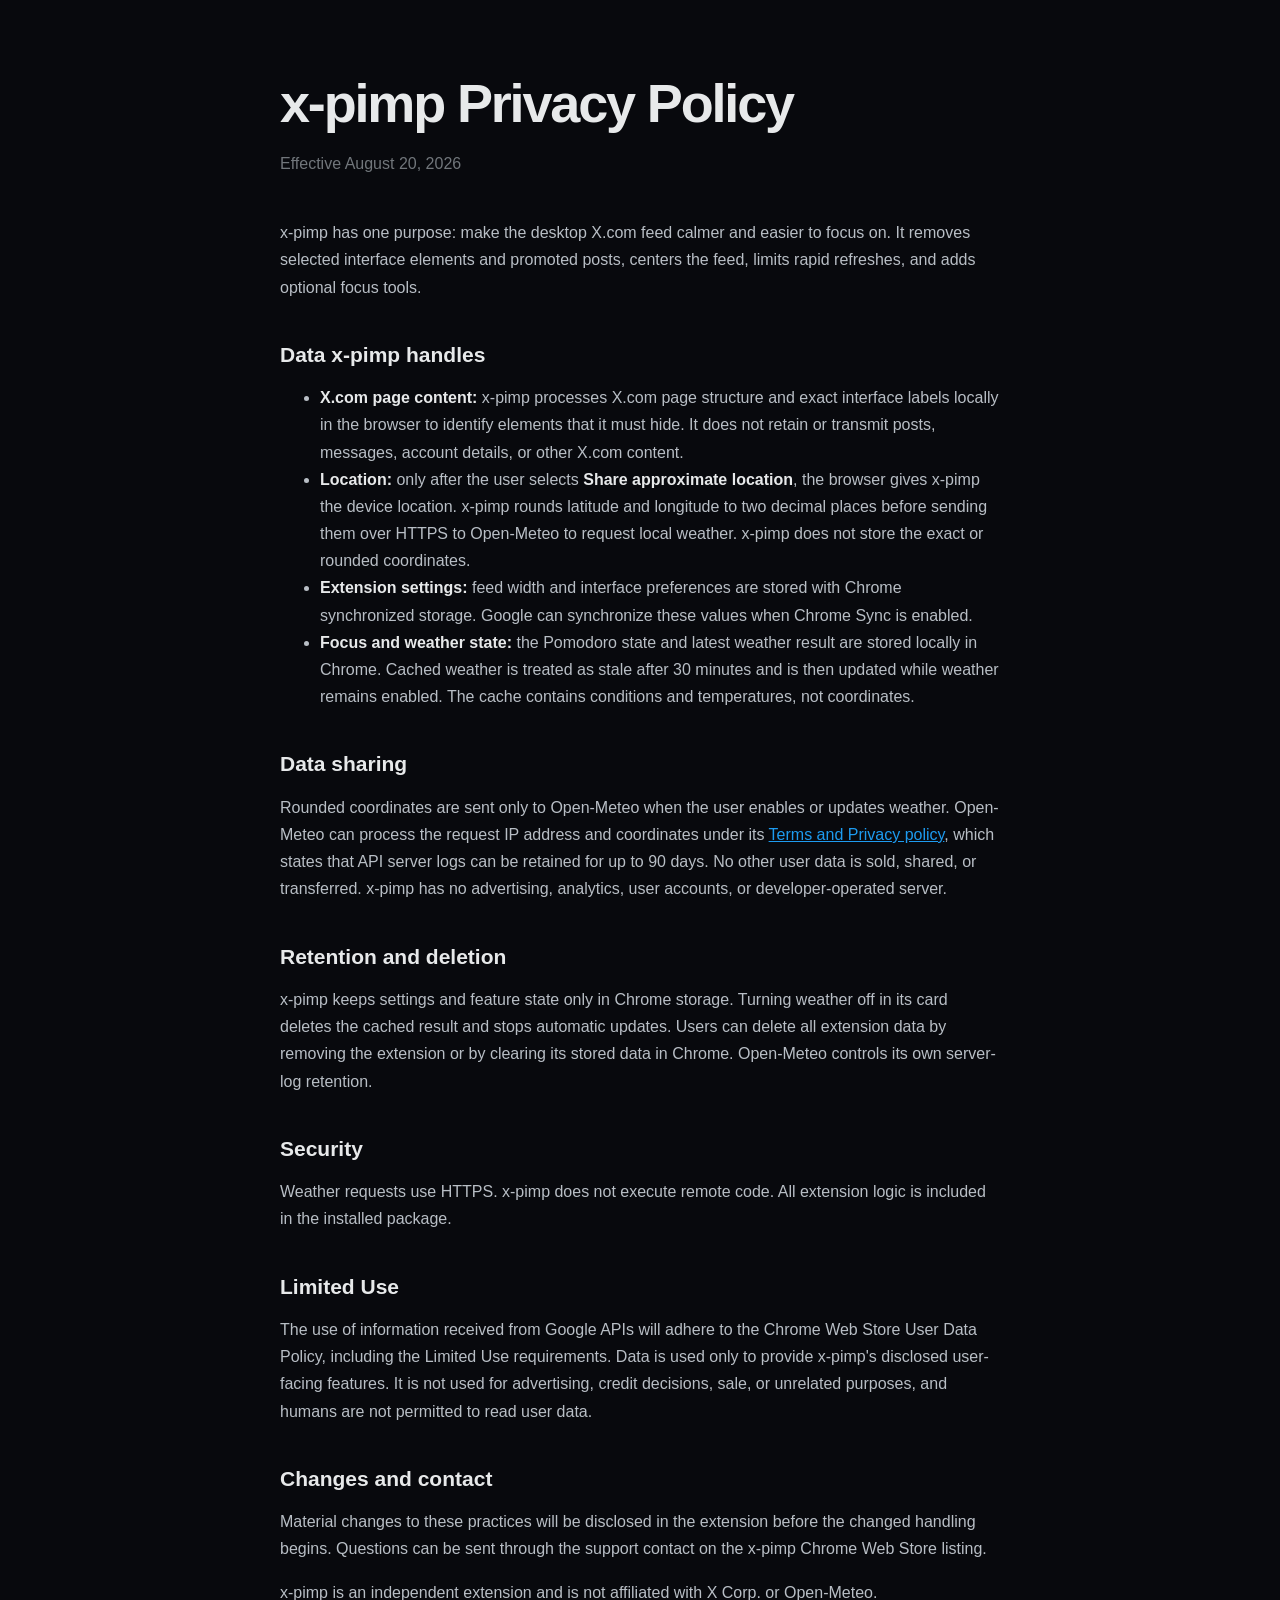
==== docs/index.html @ 5fa24175 "Initial open-source release" ====
<!doctype html>
<html lang="en">
  <head>
    <meta charset="utf-8">
    <meta name="viewport" content="width=device-width, initial-scale=1">
    <meta name="description" content="Privacy policy for the x-pimp Chrome extension.">
    <title>x-pimp Privacy Policy</title>
    <style>
      :root {
        color-scheme: dark;
        font-family: ui-sans-serif, -apple-system, BlinkMacSystemFont, "Segoe UI", sans-serif;
        background: #08090d;
        color: #e7e9ea;
      }

      body {
        margin: 0;
      }

      main {
        width: min(720px, calc(100% - 40px));
        margin: 0 auto;
        padding: 72px 0 96px;
      }

      h1 {
        margin: 0 0 8px;
        font-size: clamp(34px, 6vw, 54px);
        letter-spacing: -0.04em;
      }

      h2 {
        margin-top: 42px;
        font-size: 21px;
      }

      p,
      li {
        color: #b8bec5;
        font-size: 16px;
        line-height: 1.7;
      }

      .date {
        margin-bottom: 42px;
        color: #71767b;
      }

      a {
        color: #1d9bf0;
      }

      strong {
        color: #e7e9ea;
      }
    </style>
  </head>
  <body>
    <main>
      <h1>x-pimp Privacy Policy</h1>
      <p class="date">Effective August 20, 2026</p>

      <p>x-pimp has one purpose: make the desktop X.com feed calmer and easier to focus on. It removes selected interface elements and promoted posts, centers the feed, limits rapid refreshes, and adds optional focus tools.</p>

      <h2>Data x-pimp handles</h2>
      <ul>
        <li><strong>X.com page content:</strong> x-pimp processes X.com page structure and exact interface labels locally in the browser to identify elements that it must hide. It does not retain or transmit posts, messages, account details, or other X.com content.</li>
        <li><strong>Location:</strong> only after the user selects <strong>Share approximate location</strong>, the browser gives x-pimp the device location. x-pimp rounds latitude and longitude to two decimal places before sending them over HTTPS to Open-Meteo to request local weather. x-pimp does not store the exact or rounded coordinates.</li>
        <li><strong>Extension settings:</strong> feed width and interface preferences are stored with Chrome synchronized storage. Google can synchronize these values when Chrome Sync is enabled.</li>
        <li><strong>Focus and weather state:</strong> the Pomodoro state and latest weather result are stored locally in Chrome. Cached weather is treated as stale after 30 minutes and is then updated while weather remains enabled. The cache contains conditions and temperatures, not coordinates.</li>
      </ul>

      <h2>Data sharing</h2>
      <p>Rounded coordinates are sent only to Open-Meteo when the user enables or updates weather. Open-Meteo can process the request IP address and coordinates under its <a href="https://open-meteo.com/en/terms">Terms and Privacy policy</a>, which states that API server logs can be retained for up to 90 days. No other user data is sold, shared, or transferred. x-pimp has no advertising, analytics, user accounts, or developer-operated server.</p>

      <h2>Retention and deletion</h2>
      <p>x-pimp keeps settings and feature state only in Chrome storage. Turning weather off in its card deletes the cached result and stops automatic updates. Users can delete all extension data by removing the extension or by clearing its stored data in Chrome. Open-Meteo controls its own server-log retention.</p>

      <h2>Security</h2>
      <p>Weather requests use HTTPS. x-pimp does not execute remote code. All extension logic is included in the installed package.</p>

      <h2>Limited Use</h2>
      <p>The use of information received from Google APIs will adhere to the Chrome Web Store User Data Policy, including the Limited Use requirements. Data is used only to provide x-pimp's disclosed user-facing features. It is not used for advertising, credit decisions, sale, or unrelated purposes, and humans are not permitted to read user data.</p>

      <h2>Changes and contact</h2>
      <p>Material changes to these practices will be disclosed in the extension before the changed handling begins. Questions can be sent through the support contact on the x-pimp Chrome Web Store listing.</p>

      <p>x-pimp is an independent extension and is not affiliated with X Corp. or Open-Meteo.</p>
    </main>
  </body>
</html>
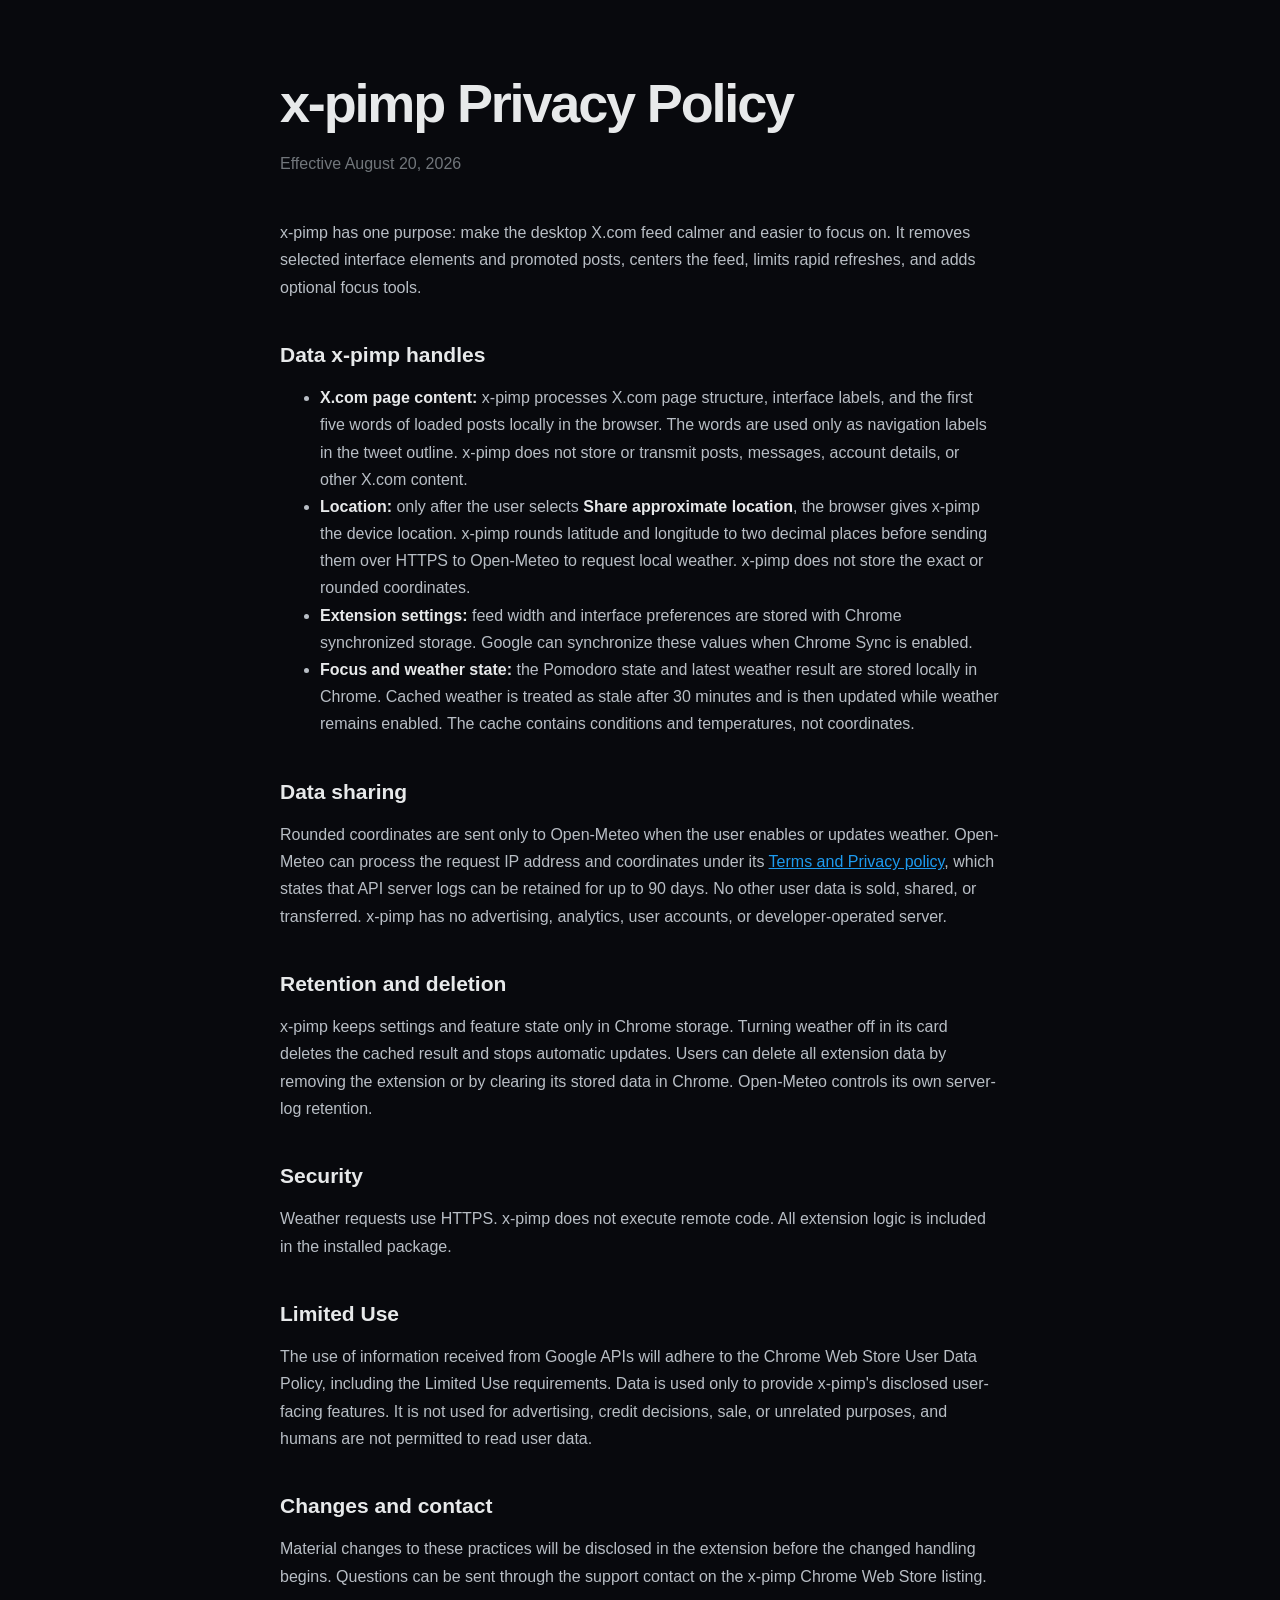
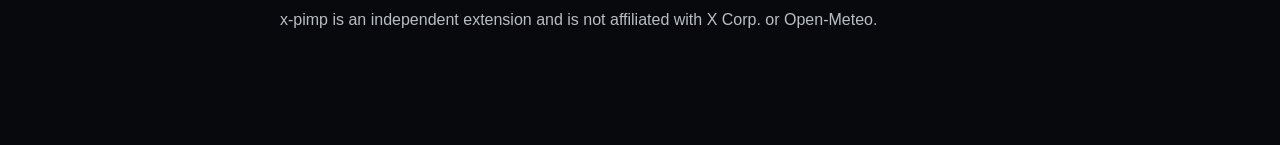
==== commit e03ab63e: "Label tweet outline anchors" ====
--- a/docs/index.html
+++ b/docs/index.html
@@ -64,7 +64,7 @@
 
       <h2>Data x-pimp handles</h2>
       <ul>
-        <li><strong>X.com page content:</strong> x-pimp processes X.com page structure and exact interface labels locally in the browser to identify elements that it must hide. It does not retain or transmit posts, messages, account details, or other X.com content.</li>
+        <li><strong>X.com page content:</strong> x-pimp processes X.com page structure, interface labels, and the first five words of loaded posts locally in the browser. The words are used only as navigation labels in the tweet outline. x-pimp does not store or transmit posts, messages, account details, or other X.com content.</li>
         <li><strong>Location:</strong> only after the user selects <strong>Share approximate location</strong>, the browser gives x-pimp the device location. x-pimp rounds latitude and longitude to two decimal places before sending them over HTTPS to Open-Meteo to request local weather. x-pimp does not store the exact or rounded coordinates.</li>
         <li><strong>Extension settings:</strong> feed width and interface preferences are stored with Chrome synchronized storage. Google can synchronize these values when Chrome Sync is enabled.</li>
         <li><strong>Focus and weather state:</strong> the Pomodoro state and latest weather result are stored locally in Chrome. Cached weather is treated as stale after 30 minutes and is then updated while weather remains enabled. The cache contains conditions and temperatures, not coordinates.</li>
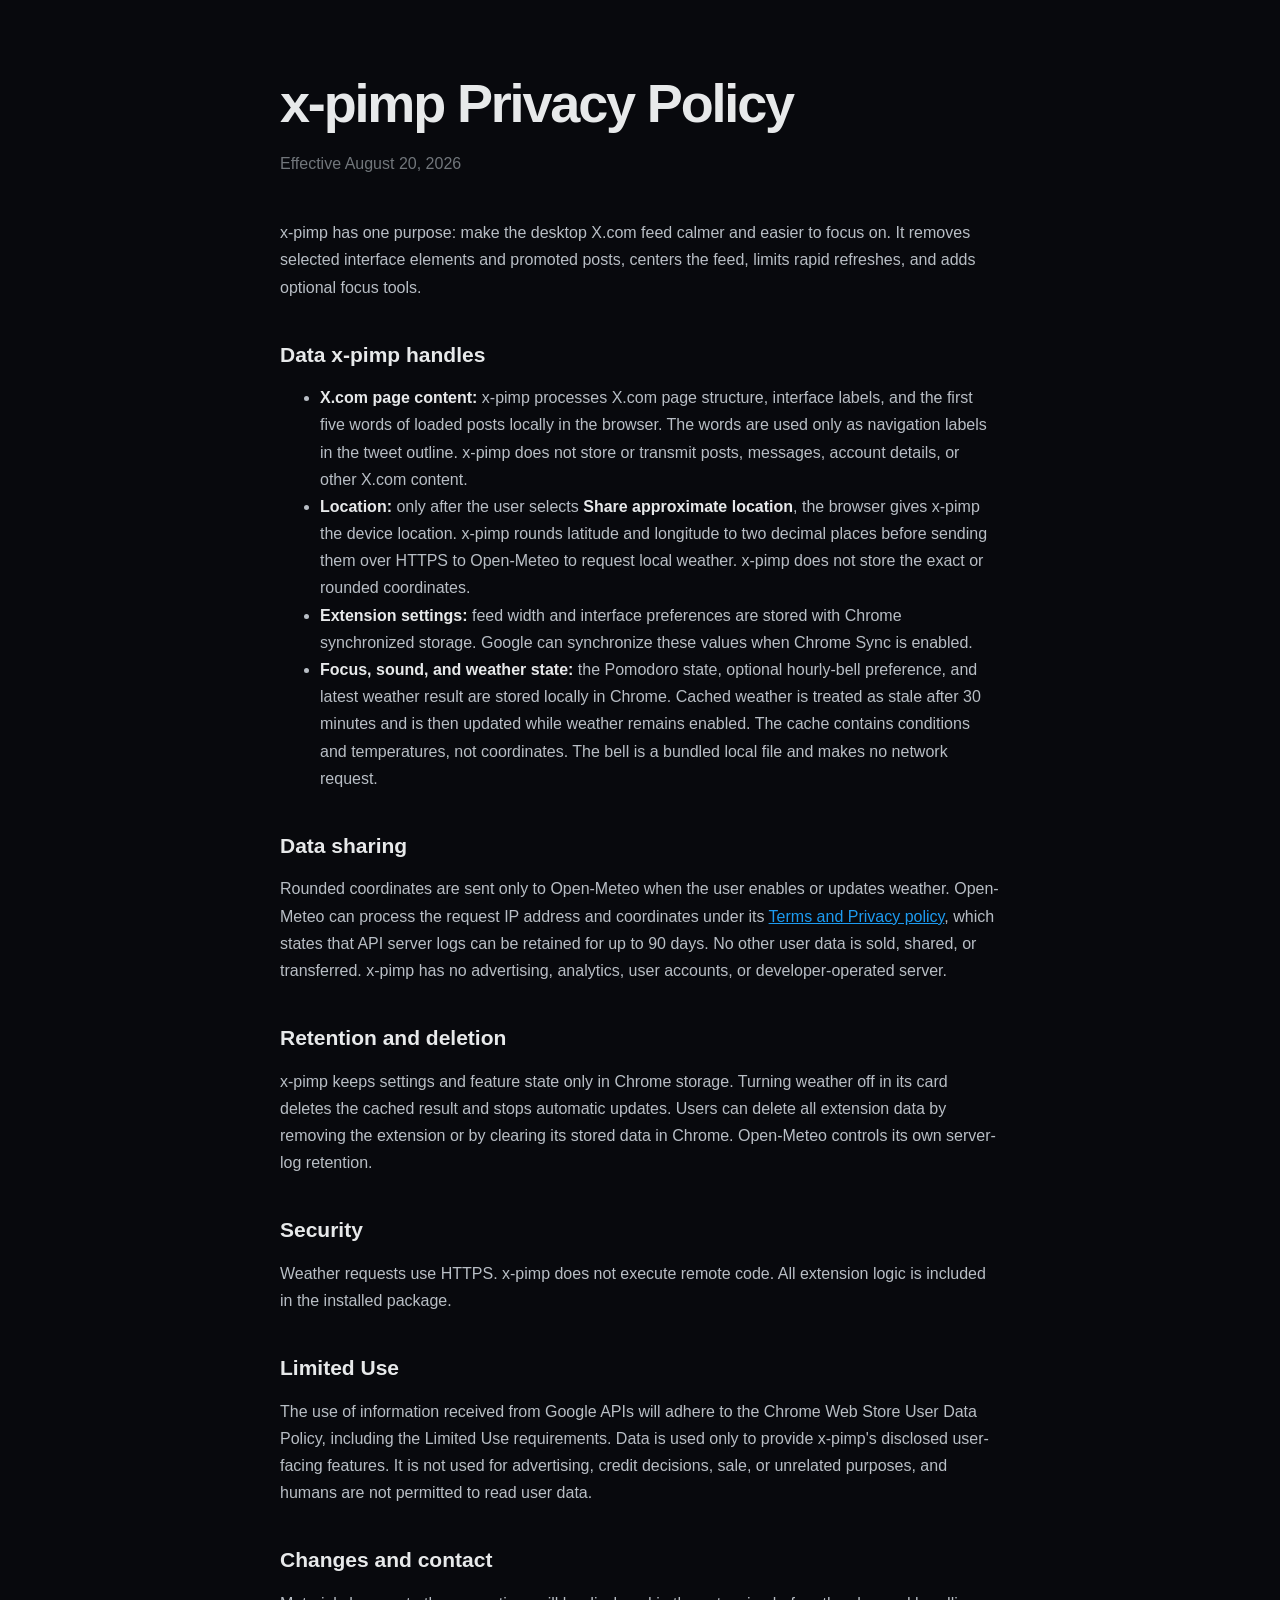
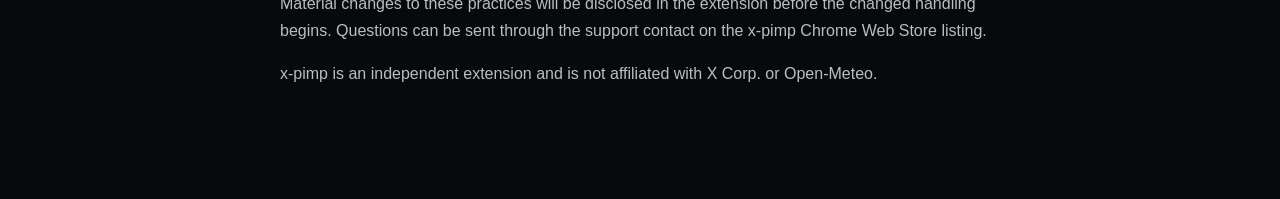
==== commit 1b5b74f8: "Add opt-in hourly singing bowl" ====
--- a/docs/index.html
+++ b/docs/index.html
@@ -67,7 +67,7 @@
         <li><strong>X.com page content:</strong> x-pimp processes X.com page structure, interface labels, and the first five words of loaded posts locally in the browser. The words are used only as navigation labels in the tweet outline. x-pimp does not store or transmit posts, messages, account details, or other X.com content.</li>
         <li><strong>Location:</strong> only after the user selects <strong>Share approximate location</strong>, the browser gives x-pimp the device location. x-pimp rounds latitude and longitude to two decimal places before sending them over HTTPS to Open-Meteo to request local weather. x-pimp does not store the exact or rounded coordinates.</li>
         <li><strong>Extension settings:</strong> feed width and interface preferences are stored with Chrome synchronized storage. Google can synchronize these values when Chrome Sync is enabled.</li>
-        <li><strong>Focus and weather state:</strong> the Pomodoro state and latest weather result are stored locally in Chrome. Cached weather is treated as stale after 30 minutes and is then updated while weather remains enabled. The cache contains conditions and temperatures, not coordinates.</li>
+        <li><strong>Focus, sound, and weather state:</strong> the Pomodoro state, optional hourly-bell preference, and latest weather result are stored locally in Chrome. Cached weather is treated as stale after 30 minutes and is then updated while weather remains enabled. The cache contains conditions and temperatures, not coordinates. The bell is a bundled local file and makes no network request.</li>
       </ul>
 
       <h2>Data sharing</h2>
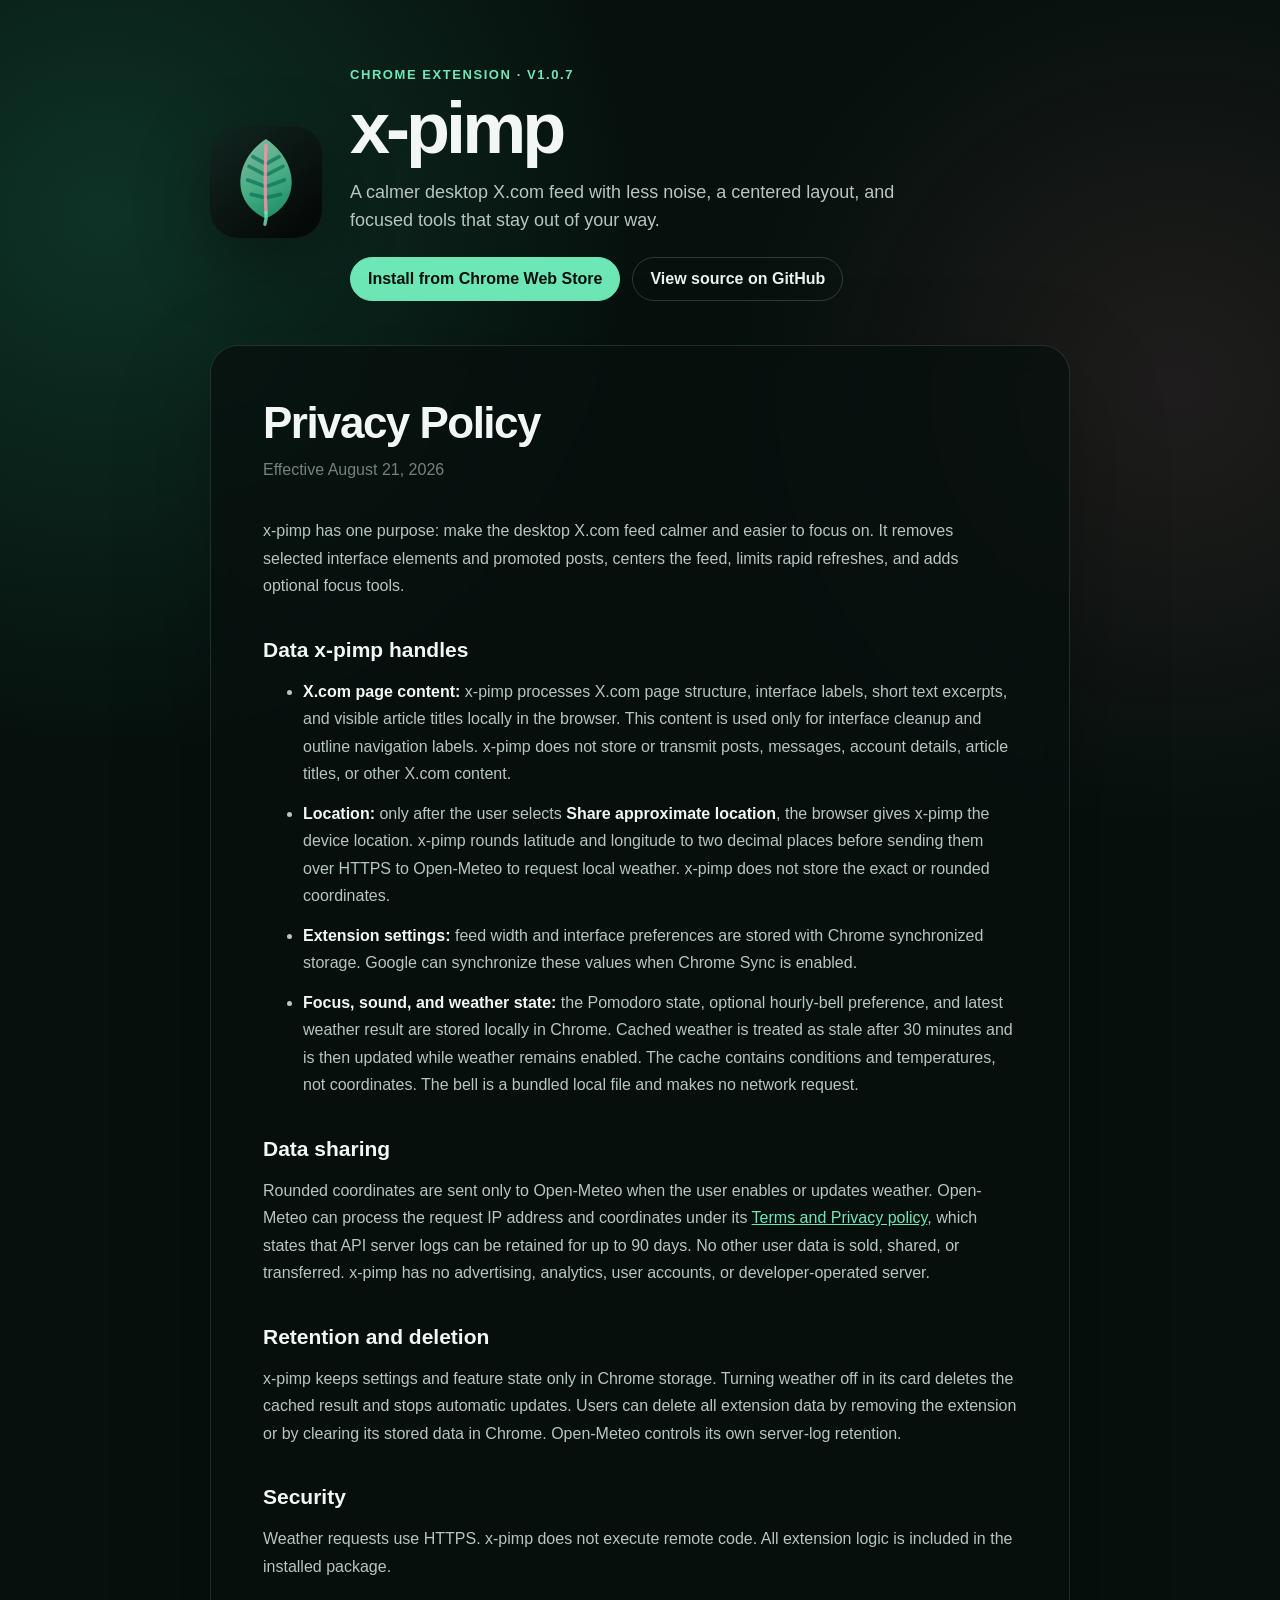
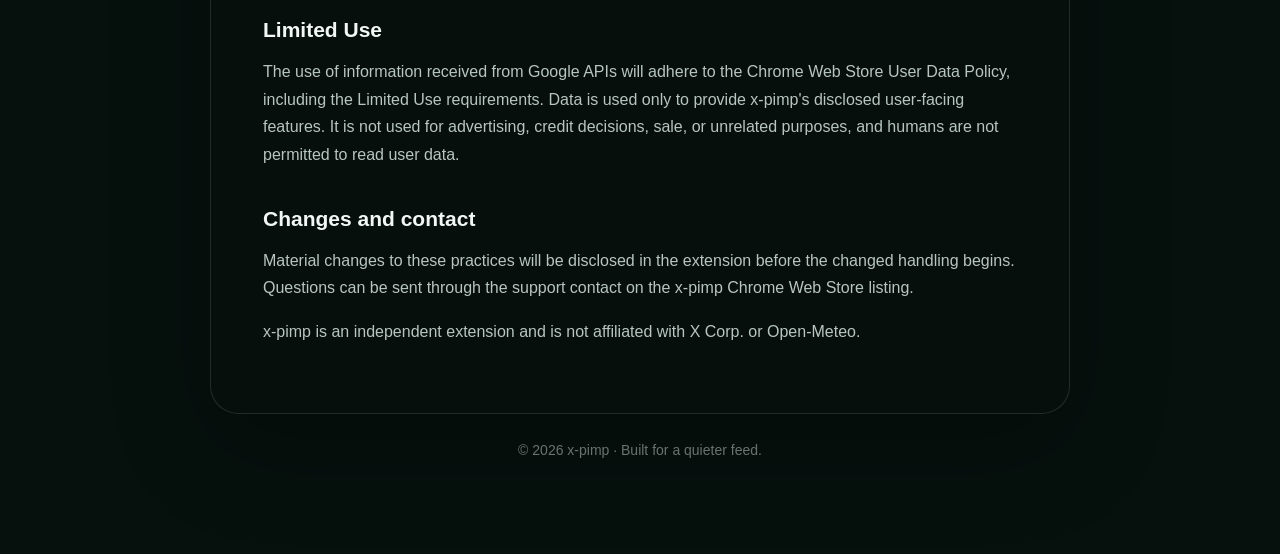
==== commit 204ab99e: "Update x-pimp website for 1.0.7" ====
--- a/docs/index.html
+++ b/docs/index.html
@@ -3,89 +3,243 @@
   <head>
     <meta charset="utf-8">
     <meta name="viewport" content="width=device-width, initial-scale=1">
-    <meta name="description" content="Privacy policy for the x-pimp Chrome extension.">
-    <title>x-pimp Privacy Policy</title>
+    <meta name="description" content="Install x-pimp for a calmer X.com feed and read its privacy policy.">
+    <meta property="og:title" content="x-pimp — A calmer X.com feed">
+    <meta property="og:description" content="Reduce noise, keep focus tools close, and control your desktop X.com feed.">
+    <meta property="og:type" content="website">
+    <meta property="og:url" content="https://toufik-airane.github.io/x-pimp/">
+    <link rel="icon" href="icon.svg" type="image/svg+xml">
+    <title>x-pimp — A calmer X.com feed</title>
     <style>
       :root {
         color-scheme: dark;
         font-family: ui-sans-serif, -apple-system, BlinkMacSystemFont, "Segoe UI", sans-serif;
-        background: #08090d;
-        color: #e7e9ea;
+        background: #06100d;
+        color: #f2f7f5;
+      }
+
+      * {
+        box-sizing: border-box;
       }
 
       body {
         margin: 0;
+        background:
+          radial-gradient(circle at 8% 10%, rgb(52 211 153 / 18%), transparent 34rem),
+          radial-gradient(circle at 92% 18%, rgb(255 143 163 / 10%), transparent 28rem),
+          #06100d;
       }
 
       main {
-        width: min(720px, calc(100% - 40px));
+        width: min(860px, calc(100% - 40px));
         margin: 0 auto;
-        padding: 72px 0 96px;
+        padding: 64px 0 96px;
+      }
+
+      .hero {
+        display: flex;
+        align-items: center;
+        gap: 28px;
+        margin-bottom: 44px;
+      }
+
+      .brand-mark {
+        width: 112px;
+        height: 112px;
+        border-radius: 28px;
+        box-shadow: 0 24px 70px rgb(0 0 0 / 34%);
+      }
+
+      .eyebrow {
+        margin: 0 0 8px;
+        color: #6ee7b7;
+        font-size: 13px;
+        font-weight: 750;
+        letter-spacing: 0.12em;
+        text-transform: uppercase;
       }
 
       h1 {
+        margin: 0;
+        font-size: clamp(42px, 8vw, 72px);
+        letter-spacing: -0.055em;
+        line-height: 0.95;
+      }
+
+      .tagline {
+        max-width: 570px;
+        margin: 16px 0 22px;
+        color: #b8c5c0;
+        font-size: 18px;
+        line-height: 1.55;
+      }
+
+      .actions {
+        display: flex;
+        flex-wrap: wrap;
+        gap: 12px;
+      }
+
+      .button {
+        display: inline-flex;
+        min-height: 44px;
+        align-items: center;
+        justify-content: center;
+        padding: 10px 17px;
+        border: 1px solid rgb(209 250 229 / 18%);
+        border-radius: 999px;
+        color: #e8f3ef;
+        font-weight: 700;
+        text-decoration: none;
+        transition: border-color 160ms ease, background 160ms ease, transform 160ms ease;
+      }
+
+      .button.primary {
+        border-color: #6ee7b7;
+        background: #6ee7b7;
+        color: #06100d;
+      }
+
+      .button:hover {
+        border-color: #a7f3d0;
+        background: rgb(167 243 208 / 10%);
+        transform: translateY(-1px);
+      }
+
+      .button.primary:hover {
+        background: #a7f3d0;
+      }
+
+      .button:focus-visible,
+      a:focus-visible {
+        outline: 3px solid #ff8fa3;
+        outline-offset: 3px;
+      }
+
+      .policy {
+        padding: clamp(26px, 6vw, 52px);
+        border: 1px solid rgb(209 250 229 / 13%);
+        border-radius: 28px;
+        background: rgb(7 16 13 / 78%);
+        box-shadow: 0 32px 100px rgb(0 0 0 / 24%);
+        backdrop-filter: blur(14px);
+      }
+
+      .policy h2 {
         margin: 0 0 8px;
-        font-size: clamp(34px, 6vw, 54px);
-        letter-spacing: -0.04em;
-      }
-
-      h2 {
-        margin-top: 42px;
+        font-size: clamp(30px, 5vw, 44px);
+        letter-spacing: -0.035em;
+      }
+
+      .policy h3 {
+        margin: 38px 0 8px;
+        color: #f2f7f5;
         font-size: 21px;
       }
 
       p,
       li {
-        color: #b8bec5;
+        color: #b8c5c0;
         font-size: 16px;
-        line-height: 1.7;
+        line-height: 1.72;
+      }
+
+      li + li {
+        margin-top: 12px;
       }
 
       .date {
-        margin-bottom: 42px;
-        color: #71767b;
+        margin: 0 0 34px;
+        color: #75827d;
       }
 
       a {
-        color: #1d9bf0;
+        color: #6ee7b7;
       }
 
       strong {
-        color: #e7e9ea;
+        color: #f2f7f5;
+      }
+
+      footer {
+        padding-top: 28px;
+        color: #75827d;
+        font-size: 14px;
+        text-align: center;
+      }
+
+      @media (max-width: 620px) {
+        main {
+          padding-top: 40px;
+        }
+
+        .hero {
+          align-items: flex-start;
+          flex-direction: column;
+        }
+
+        .brand-mark {
+          width: 88px;
+          height: 88px;
+          border-radius: 22px;
+        }
+      }
+
+      @media (prefers-reduced-motion: reduce) {
+        .button {
+          transition: none;
+        }
       }
     </style>
   </head>
   <body>
     <main>
-      <h1>x-pimp Privacy Policy</h1>
-      <p class="date">Effective August 20, 2026</p>
-
-      <p>x-pimp has one purpose: make the desktop X.com feed calmer and easier to focus on. It removes selected interface elements and promoted posts, centers the feed, limits rapid refreshes, and adds optional focus tools.</p>
-
-      <h2>Data x-pimp handles</h2>
-      <ul>
-        <li><strong>X.com page content:</strong> x-pimp processes X.com page structure, interface labels, and the first five words of loaded posts locally in the browser. The words are used only as navigation labels in the tweet outline. x-pimp does not store or transmit posts, messages, account details, or other X.com content.</li>
-        <li><strong>Location:</strong> only after the user selects <strong>Share approximate location</strong>, the browser gives x-pimp the device location. x-pimp rounds latitude and longitude to two decimal places before sending them over HTTPS to Open-Meteo to request local weather. x-pimp does not store the exact or rounded coordinates.</li>
-        <li><strong>Extension settings:</strong> feed width and interface preferences are stored with Chrome synchronized storage. Google can synchronize these values when Chrome Sync is enabled.</li>
-        <li><strong>Focus, sound, and weather state:</strong> the Pomodoro state, optional hourly-bell preference, and latest weather result are stored locally in Chrome. Cached weather is treated as stale after 30 minutes and is then updated while weather remains enabled. The cache contains conditions and temperatures, not coordinates. The bell is a bundled local file and makes no network request.</li>
-      </ul>
-
-      <h2>Data sharing</h2>
-      <p>Rounded coordinates are sent only to Open-Meteo when the user enables or updates weather. Open-Meteo can process the request IP address and coordinates under its <a href="https://open-meteo.com/en/terms">Terms and Privacy policy</a>, which states that API server logs can be retained for up to 90 days. No other user data is sold, shared, or transferred. x-pimp has no advertising, analytics, user accounts, or developer-operated server.</p>
-
-      <h2>Retention and deletion</h2>
-      <p>x-pimp keeps settings and feature state only in Chrome storage. Turning weather off in its card deletes the cached result and stops automatic updates. Users can delete all extension data by removing the extension or by clearing its stored data in Chrome. Open-Meteo controls its own server-log retention.</p>
-
-      <h2>Security</h2>
-      <p>Weather requests use HTTPS. x-pimp does not execute remote code. All extension logic is included in the installed package.</p>
-
-      <h2>Limited Use</h2>
-      <p>The use of information received from Google APIs will adhere to the Chrome Web Store User Data Policy, including the Limited Use requirements. Data is used only to provide x-pimp's disclosed user-facing features. It is not used for advertising, credit decisions, sale, or unrelated purposes, and humans are not permitted to read user data.</p>
-
-      <h2>Changes and contact</h2>
-      <p>Material changes to these practices will be disclosed in the extension before the changed handling begins. Questions can be sent through the support contact on the x-pimp Chrome Web Store listing.</p>
-
-      <p>x-pimp is an independent extension and is not affiliated with X Corp. or Open-Meteo.</p>
+      <header class="hero">
+        <img class="brand-mark" src="icon.svg" width="112" height="112" alt="x-pimp calathea leaf logo">
+        <div>
+          <p class="eyebrow">Chrome extension · v1.0.7</p>
+          <h1>x-pimp</h1>
+          <p class="tagline">A calmer desktop X.com feed with less noise, a centered layout, and focused tools that stay out of your way.</p>
+          <nav class="actions" aria-label="Product links">
+            <a class="button primary" href="https://chromewebstore.google.com/detail/x-pimp/nonemmfagigefdfmgebidhnebidanedg">Install from Chrome Web Store</a>
+            <a class="button" href="https://github.com/toufik-airane/x-pimp">View source on GitHub</a>
+          </nav>
+        </div>
+      </header>
+
+      <section class="policy" aria-labelledby="privacy-title">
+        <h2 id="privacy-title">Privacy Policy</h2>
+        <p class="date">Effective August 21, 2026</p>
+
+        <p>x-pimp has one purpose: make the desktop X.com feed calmer and easier to focus on. It removes selected interface elements and promoted posts, centers the feed, limits rapid refreshes, and adds optional focus tools.</p>
+
+        <h3>Data x-pimp handles</h3>
+        <ul>
+          <li><strong>X.com page content:</strong> x-pimp processes X.com page structure, interface labels, short text excerpts, and visible article titles locally in the browser. This content is used only for interface cleanup and outline navigation labels. x-pimp does not store or transmit posts, messages, account details, article titles, or other X.com content.</li>
+          <li><strong>Location:</strong> only after the user selects <strong>Share approximate location</strong>, the browser gives x-pimp the device location. x-pimp rounds latitude and longitude to two decimal places before sending them over HTTPS to Open-Meteo to request local weather. x-pimp does not store the exact or rounded coordinates.</li>
+          <li><strong>Extension settings:</strong> feed width and interface preferences are stored with Chrome synchronized storage. Google can synchronize these values when Chrome Sync is enabled.</li>
+          <li><strong>Focus, sound, and weather state:</strong> the Pomodoro state, optional hourly-bell preference, and latest weather result are stored locally in Chrome. Cached weather is treated as stale after 30 minutes and is then updated while weather remains enabled. The cache contains conditions and temperatures, not coordinates. The bell is a bundled local file and makes no network request.</li>
+        </ul>
+
+        <h3>Data sharing</h3>
+        <p>Rounded coordinates are sent only to Open-Meteo when the user enables or updates weather. Open-Meteo can process the request IP address and coordinates under its <a href="https://open-meteo.com/en/terms">Terms and Privacy policy</a>, which states that API server logs can be retained for up to 90 days. No other user data is sold, shared, or transferred. x-pimp has no advertising, analytics, user accounts, or developer-operated server.</p>
+
+        <h3>Retention and deletion</h3>
+        <p>x-pimp keeps settings and feature state only in Chrome storage. Turning weather off in its card deletes the cached result and stops automatic updates. Users can delete all extension data by removing the extension or by clearing its stored data in Chrome. Open-Meteo controls its own server-log retention.</p>
+
+        <h3>Security</h3>
+        <p>Weather requests use HTTPS. x-pimp does not execute remote code. All extension logic is included in the installed package.</p>
+
+        <h3>Limited Use</h3>
+        <p>The use of information received from Google APIs will adhere to the Chrome Web Store User Data Policy, including the Limited Use requirements. Data is used only to provide x-pimp's disclosed user-facing features. It is not used for advertising, credit decisions, sale, or unrelated purposes, and humans are not permitted to read user data.</p>
+
+        <h3>Changes and contact</h3>
+        <p>Material changes to these practices will be disclosed in the extension before the changed handling begins. Questions can be sent through the support contact on the x-pimp Chrome Web Store listing.</p>
+
+        <p>x-pimp is an independent extension and is not affiliated with X Corp. or Open-Meteo.</p>
+      </section>
+
+      <footer>© 2026 x-pimp · Built for a quieter feed.</footer>
     </main>
   </body>
 </html>
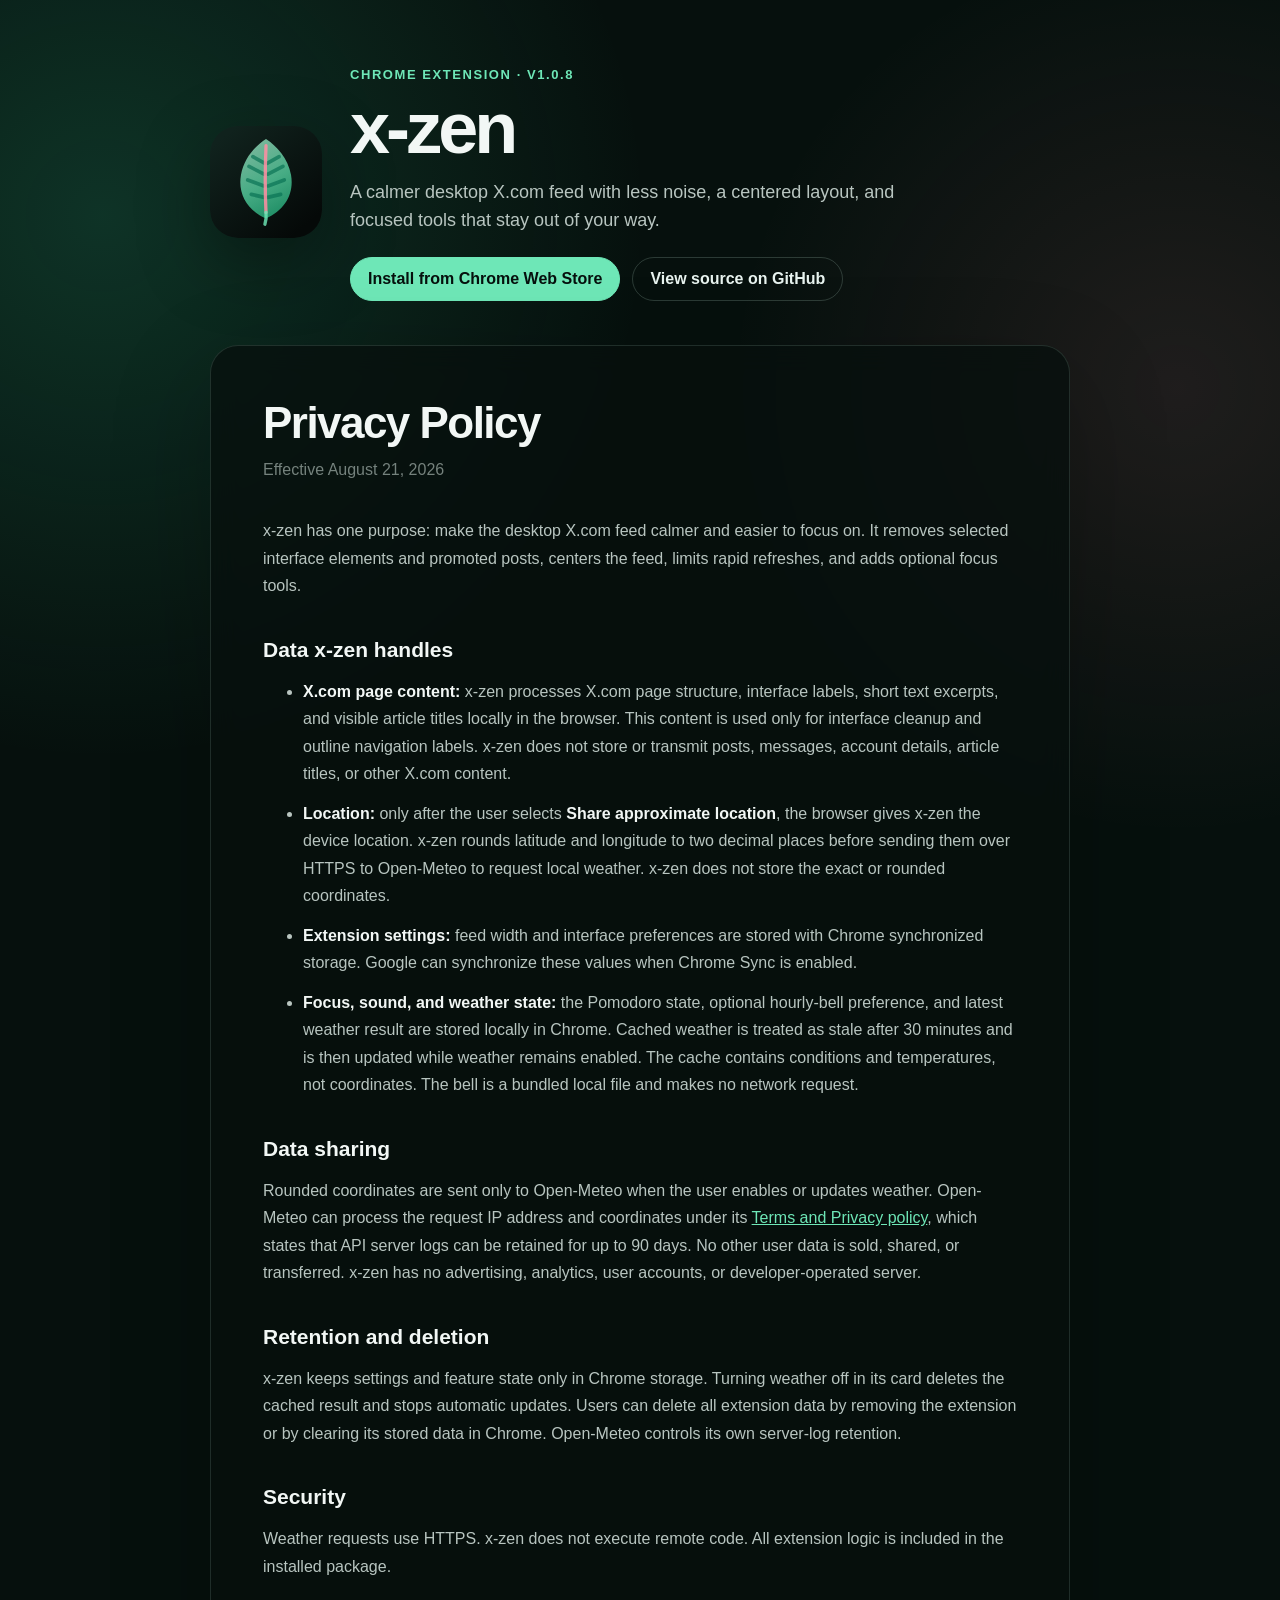
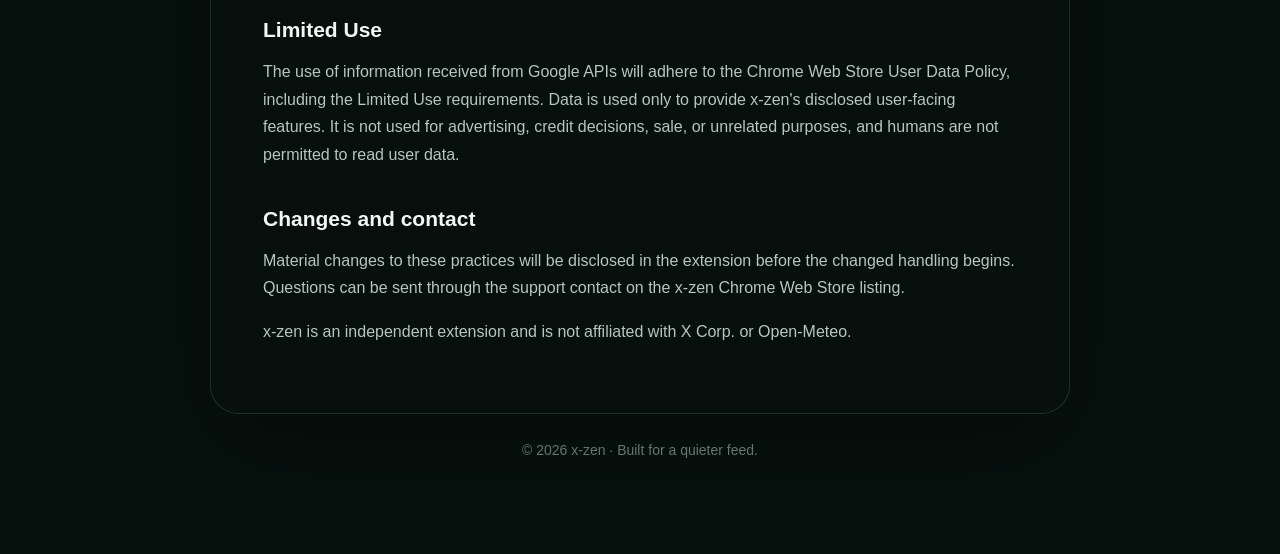
==== commit 7c5590d1: "Complete the x-zen rebrand" ====
--- a/docs/index.html
+++ b/docs/index.html
@@ -3,13 +3,13 @@
   <head>
     <meta charset="utf-8">
     <meta name="viewport" content="width=device-width, initial-scale=1">
-    <meta name="description" content="Install x-pimp for a calmer X.com feed and read its privacy policy.">
-    <meta property="og:title" content="x-pimp — A calmer X.com feed">
+    <meta name="description" content="Install x-zen for a calmer X.com feed and read its privacy policy.">
+    <meta property="og:title" content="x-zen — A calmer X.com feed">
     <meta property="og:description" content="Reduce noise, keep focus tools close, and control your desktop X.com feed.">
     <meta property="og:type" content="website">
-    <meta property="og:url" content="https://toufik-airane.github.io/x-pimp/">
+    <meta property="og:url" content="https://toufik-airane.github.io/x-zen/">
     <link rel="icon" href="icon.svg" type="image/svg+xml">
-    <title>x-pimp — A calmer X.com feed</title>
+    <title>x-zen — A calmer X.com feed</title>
     <style>
       :root {
         color-scheme: dark;
@@ -195,14 +195,14 @@
   <body>
     <main>
       <header class="hero">
-        <img class="brand-mark" src="icon.svg" width="112" height="112" alt="x-pimp calathea leaf logo">
+        <img class="brand-mark" src="icon.svg" width="112" height="112" alt="x-zen calathea leaf logo">
         <div>
-          <p class="eyebrow">Chrome extension · v1.0.7</p>
-          <h1>x-pimp</h1>
+          <p class="eyebrow">Chrome extension · v1.0.8</p>
+          <h1>x-zen</h1>
           <p class="tagline">A calmer desktop X.com feed with less noise, a centered layout, and focused tools that stay out of your way.</p>
           <nav class="actions" aria-label="Product links">
-            <a class="button primary" href="https://chromewebstore.google.com/detail/x-pimp/nonemmfagigefdfmgebidhnebidanedg">Install from Chrome Web Store</a>
-            <a class="button" href="https://github.com/toufik-airane/x-pimp">View source on GitHub</a>
+            <a class="button primary" href="https://chromewebstore.google.com/detail/x-zen/nonemmfagigefdfmgebidhnebidanedg">Install from Chrome Web Store</a>
+            <a class="button" href="https://github.com/toufik-airane/x-zen">View source on GitHub</a>
           </nav>
         </div>
       </header>
@@ -211,35 +211,35 @@
         <h2 id="privacy-title">Privacy Policy</h2>
         <p class="date">Effective August 21, 2026</p>
 
-        <p>x-pimp has one purpose: make the desktop X.com feed calmer and easier to focus on. It removes selected interface elements and promoted posts, centers the feed, limits rapid refreshes, and adds optional focus tools.</p>
-
-        <h3>Data x-pimp handles</h3>
+        <p>x-zen has one purpose: make the desktop X.com feed calmer and easier to focus on. It removes selected interface elements and promoted posts, centers the feed, limits rapid refreshes, and adds optional focus tools.</p>
+
+        <h3>Data x-zen handles</h3>
         <ul>
-          <li><strong>X.com page content:</strong> x-pimp processes X.com page structure, interface labels, short text excerpts, and visible article titles locally in the browser. This content is used only for interface cleanup and outline navigation labels. x-pimp does not store or transmit posts, messages, account details, article titles, or other X.com content.</li>
-          <li><strong>Location:</strong> only after the user selects <strong>Share approximate location</strong>, the browser gives x-pimp the device location. x-pimp rounds latitude and longitude to two decimal places before sending them over HTTPS to Open-Meteo to request local weather. x-pimp does not store the exact or rounded coordinates.</li>
+          <li><strong>X.com page content:</strong> x-zen processes X.com page structure, interface labels, short text excerpts, and visible article titles locally in the browser. This content is used only for interface cleanup and outline navigation labels. x-zen does not store or transmit posts, messages, account details, article titles, or other X.com content.</li>
+          <li><strong>Location:</strong> only after the user selects <strong>Share approximate location</strong>, the browser gives x-zen the device location. x-zen rounds latitude and longitude to two decimal places before sending them over HTTPS to Open-Meteo to request local weather. x-zen does not store the exact or rounded coordinates.</li>
           <li><strong>Extension settings:</strong> feed width and interface preferences are stored with Chrome synchronized storage. Google can synchronize these values when Chrome Sync is enabled.</li>
           <li><strong>Focus, sound, and weather state:</strong> the Pomodoro state, optional hourly-bell preference, and latest weather result are stored locally in Chrome. Cached weather is treated as stale after 30 minutes and is then updated while weather remains enabled. The cache contains conditions and temperatures, not coordinates. The bell is a bundled local file and makes no network request.</li>
         </ul>
 
         <h3>Data sharing</h3>
-        <p>Rounded coordinates are sent only to Open-Meteo when the user enables or updates weather. Open-Meteo can process the request IP address and coordinates under its <a href="https://open-meteo.com/en/terms">Terms and Privacy policy</a>, which states that API server logs can be retained for up to 90 days. No other user data is sold, shared, or transferred. x-pimp has no advertising, analytics, user accounts, or developer-operated server.</p>
+        <p>Rounded coordinates are sent only to Open-Meteo when the user enables or updates weather. Open-Meteo can process the request IP address and coordinates under its <a href="https://open-meteo.com/en/terms">Terms and Privacy policy</a>, which states that API server logs can be retained for up to 90 days. No other user data is sold, shared, or transferred. x-zen has no advertising, analytics, user accounts, or developer-operated server.</p>
 
         <h3>Retention and deletion</h3>
-        <p>x-pimp keeps settings and feature state only in Chrome storage. Turning weather off in its card deletes the cached result and stops automatic updates. Users can delete all extension data by removing the extension or by clearing its stored data in Chrome. Open-Meteo controls its own server-log retention.</p>
+        <p>x-zen keeps settings and feature state only in Chrome storage. Turning weather off in its card deletes the cached result and stops automatic updates. Users can delete all extension data by removing the extension or by clearing its stored data in Chrome. Open-Meteo controls its own server-log retention.</p>
 
         <h3>Security</h3>
-        <p>Weather requests use HTTPS. x-pimp does not execute remote code. All extension logic is included in the installed package.</p>
+        <p>Weather requests use HTTPS. x-zen does not execute remote code. All extension logic is included in the installed package.</p>
 
         <h3>Limited Use</h3>
-        <p>The use of information received from Google APIs will adhere to the Chrome Web Store User Data Policy, including the Limited Use requirements. Data is used only to provide x-pimp's disclosed user-facing features. It is not used for advertising, credit decisions, sale, or unrelated purposes, and humans are not permitted to read user data.</p>
+        <p>The use of information received from Google APIs will adhere to the Chrome Web Store User Data Policy, including the Limited Use requirements. Data is used only to provide x-zen's disclosed user-facing features. It is not used for advertising, credit decisions, sale, or unrelated purposes, and humans are not permitted to read user data.</p>
 
         <h3>Changes and contact</h3>
-        <p>Material changes to these practices will be disclosed in the extension before the changed handling begins. Questions can be sent through the support contact on the x-pimp Chrome Web Store listing.</p>
-
-        <p>x-pimp is an independent extension and is not affiliated with X Corp. or Open-Meteo.</p>
+        <p>Material changes to these practices will be disclosed in the extension before the changed handling begins. Questions can be sent through the support contact on the x-zen Chrome Web Store listing.</p>
+
+        <p>x-zen is an independent extension and is not affiliated with X Corp. or Open-Meteo.</p>
       </section>
 
-      <footer>© 2026 x-pimp · Built for a quieter feed.</footer>
+      <footer>© 2026 x-zen · Built for a quieter feed.</footer>
     </main>
   </body>
 </html>
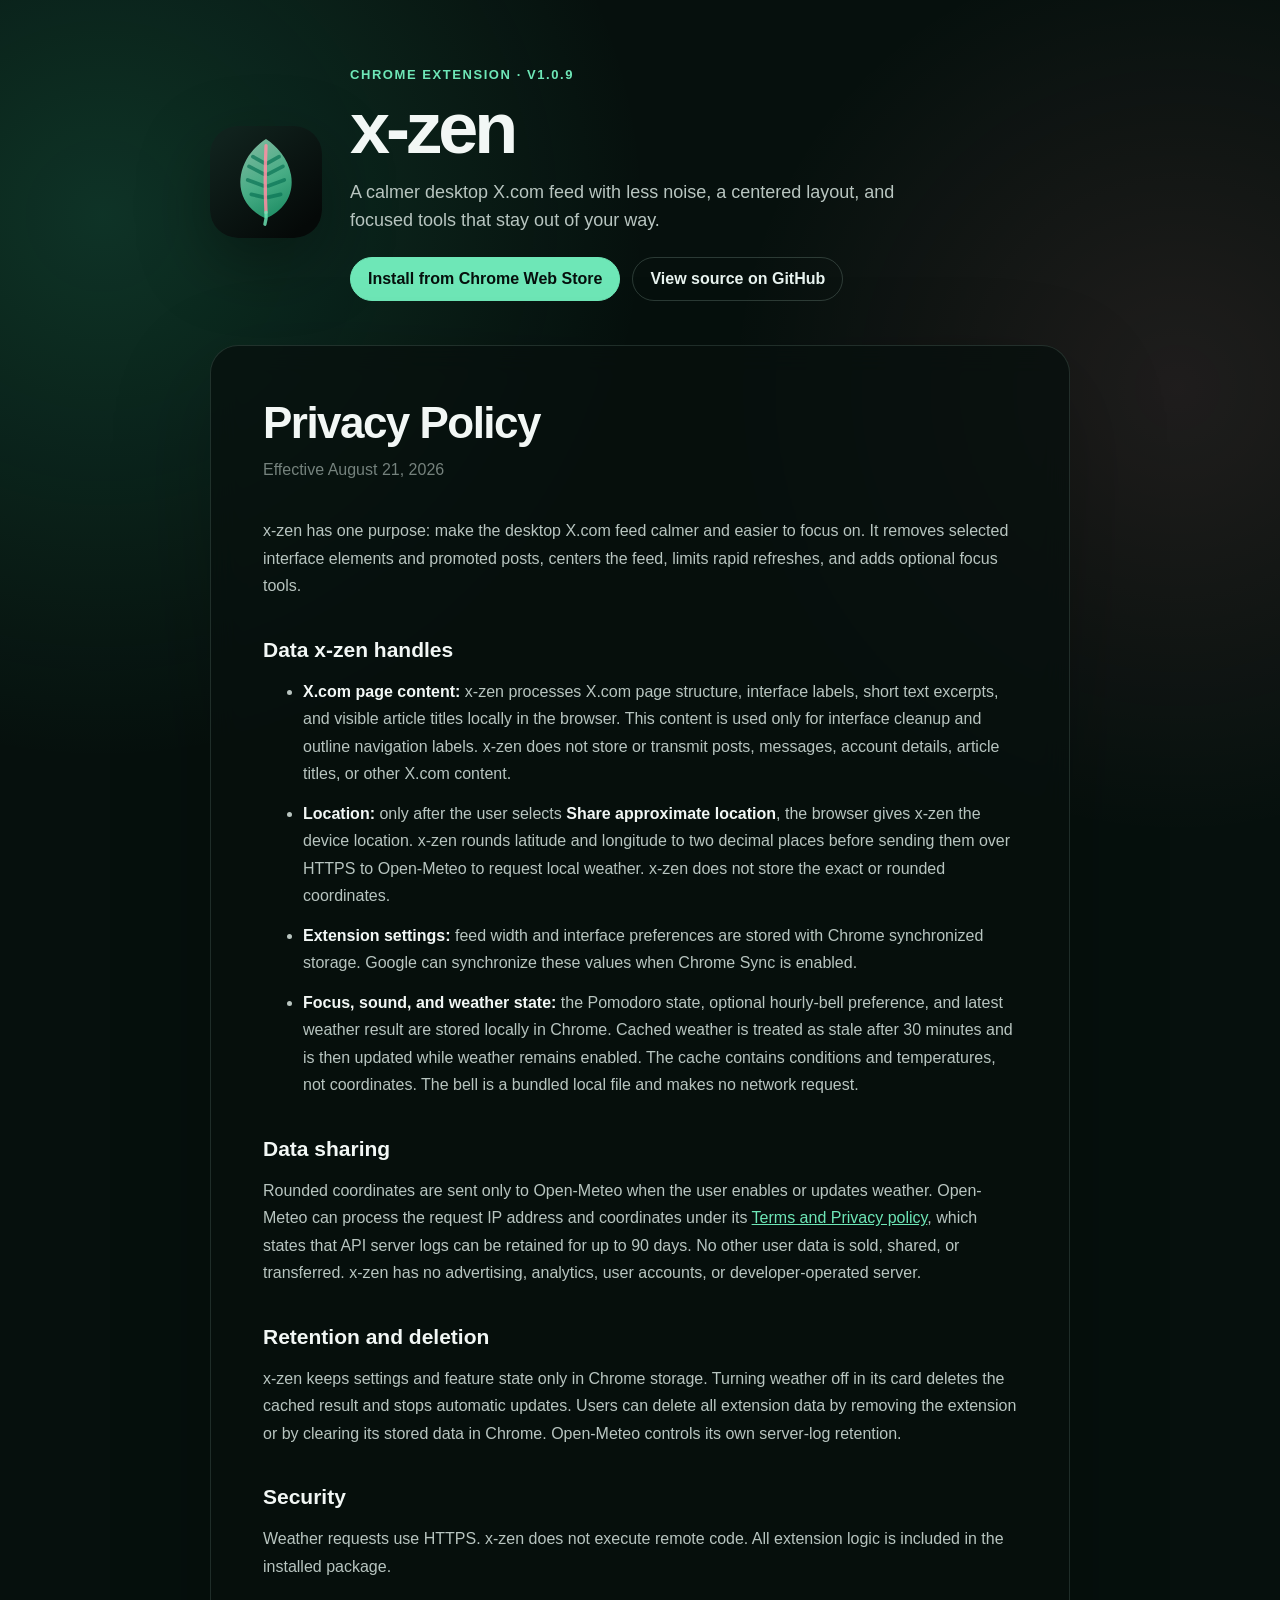
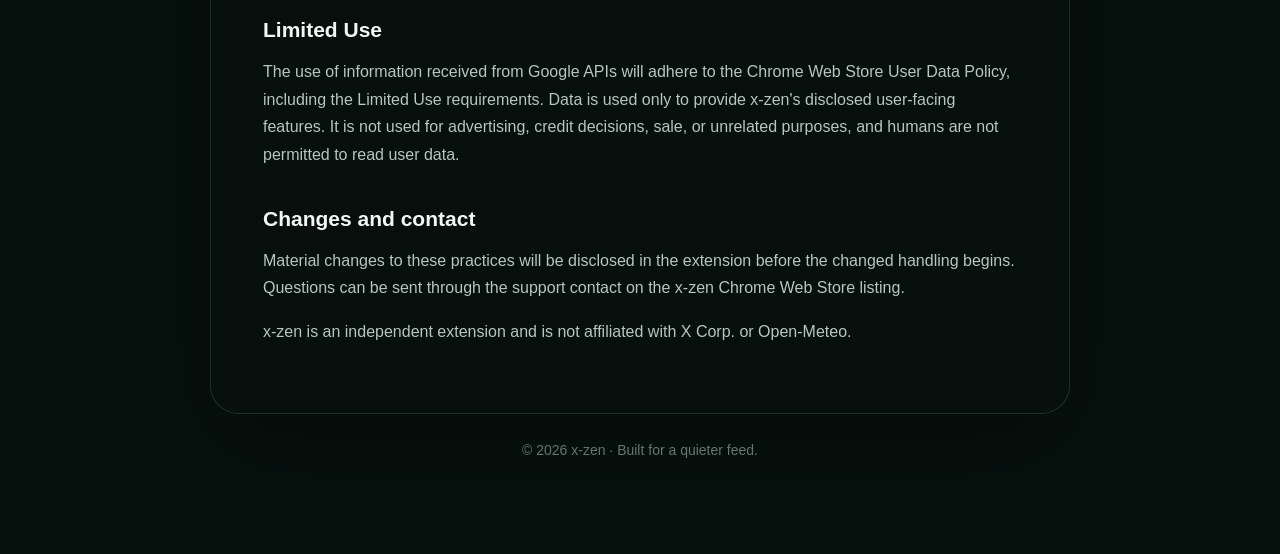
==== commit 9eef9775: "Release x-zen 1.0.9" ====
--- a/docs/index.html
+++ b/docs/index.html
@@ -197,7 +197,7 @@
       <header class="hero">
         <img class="brand-mark" src="icon.svg" width="112" height="112" alt="x-zen calathea leaf logo">
         <div>
-          <p class="eyebrow">Chrome extension · v1.0.8</p>
+          <p class="eyebrow">Chrome extension · v1.0.9</p>
           <h1>x-zen</h1>
           <p class="tagline">A calmer desktop X.com feed with less noise, a centered layout, and focused tools that stay out of your way.</p>
           <nav class="actions" aria-label="Product links">
